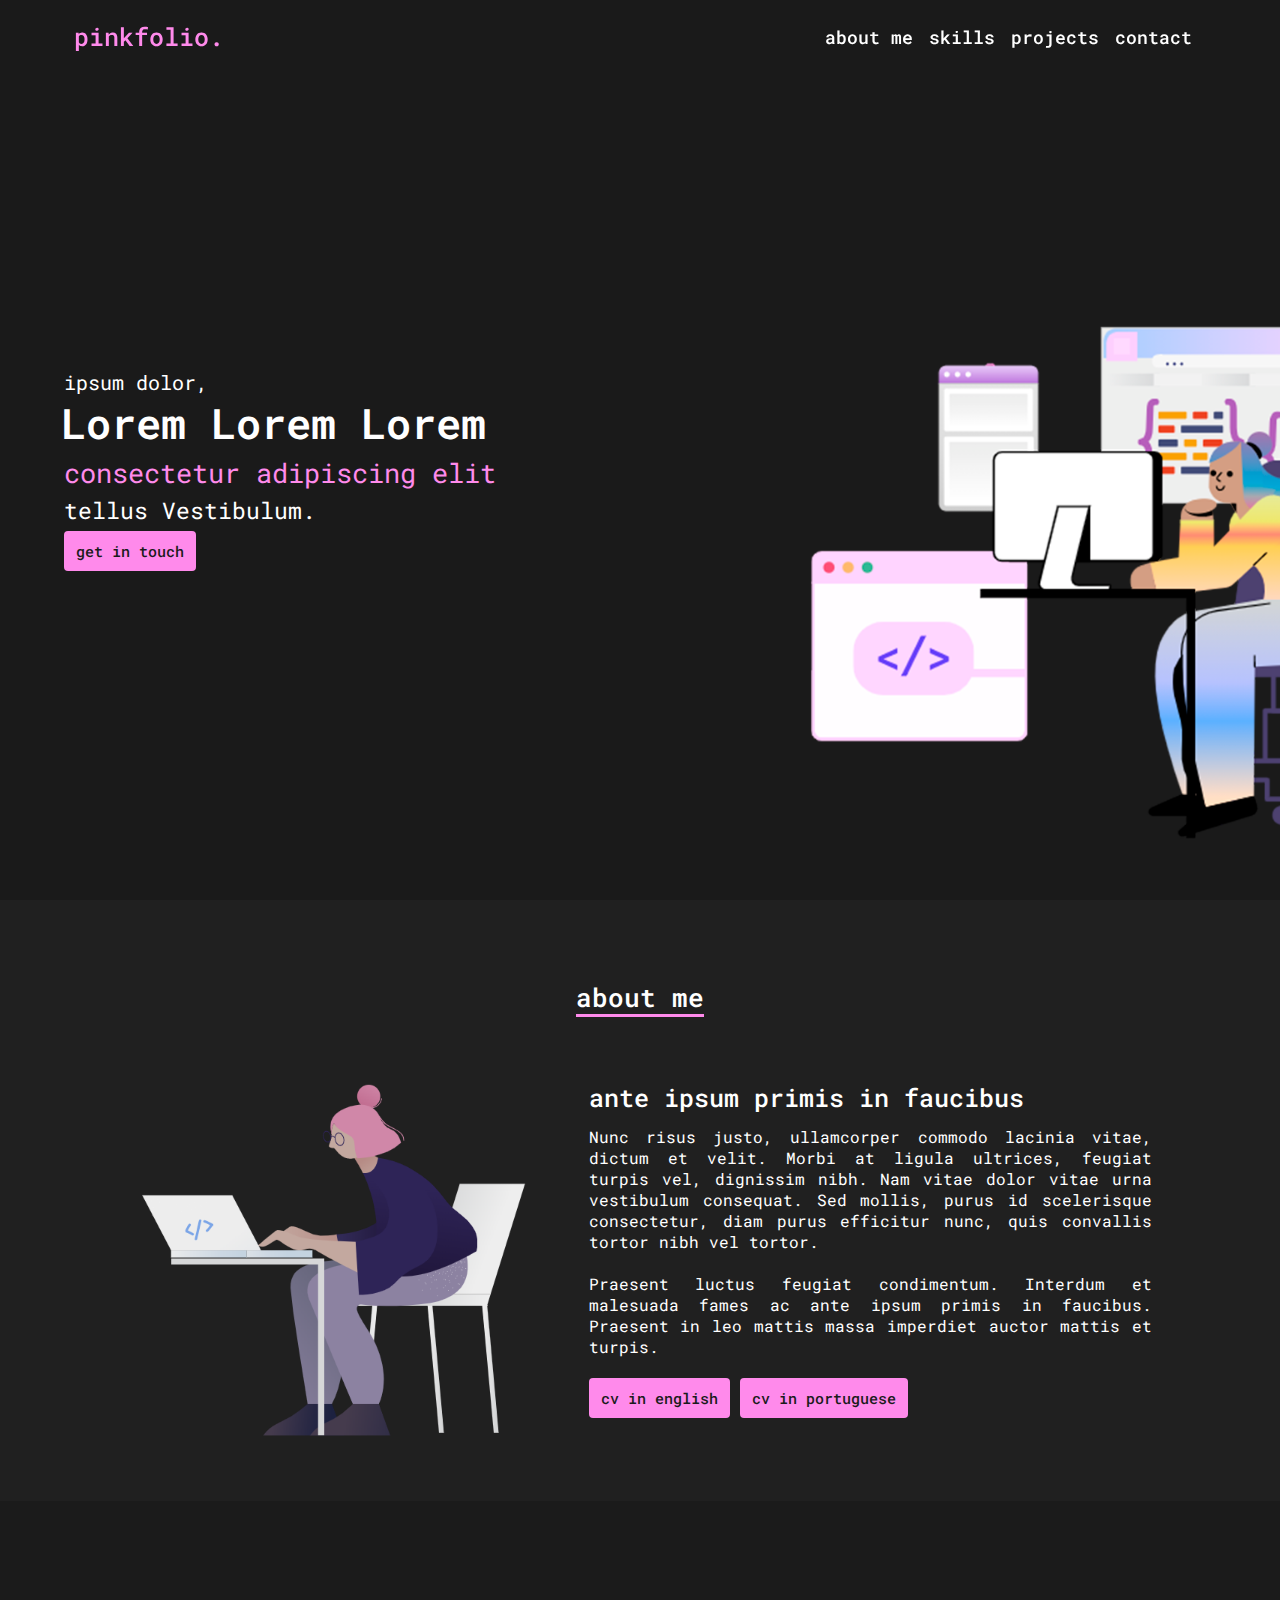
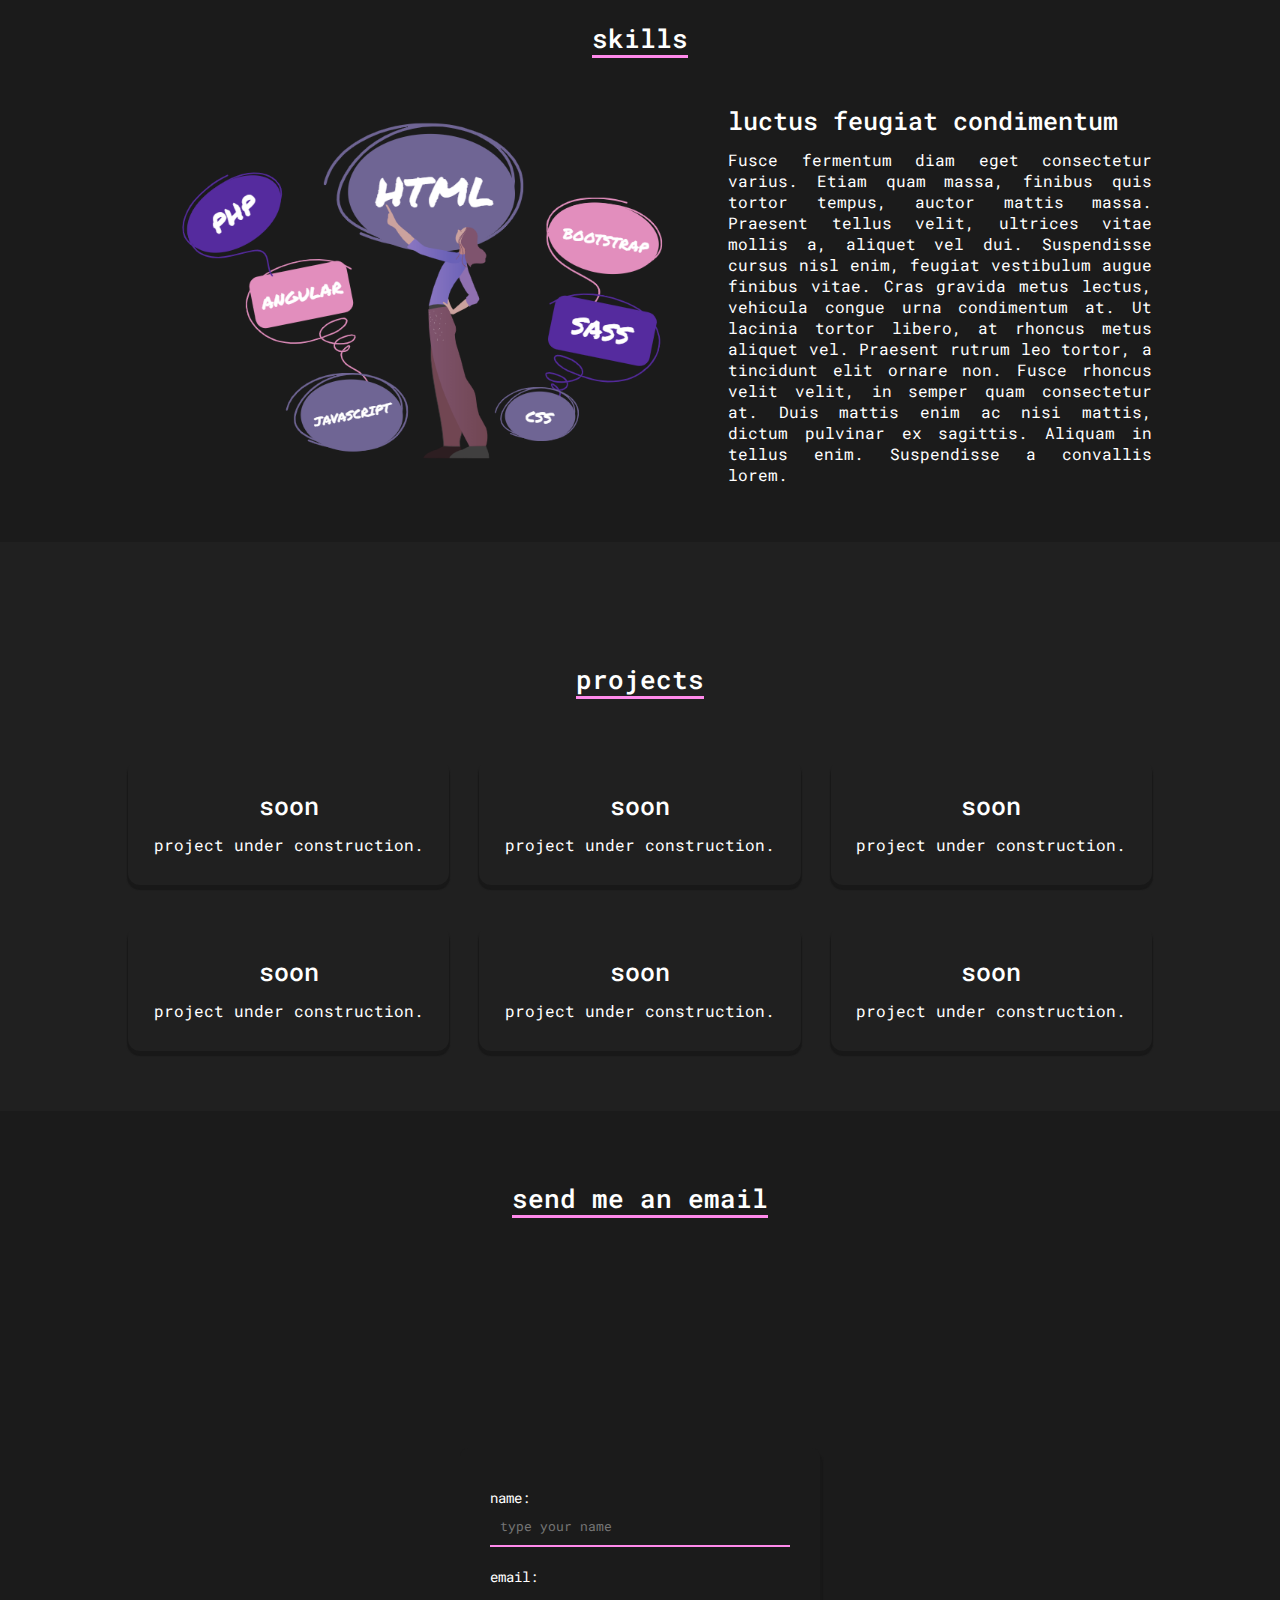
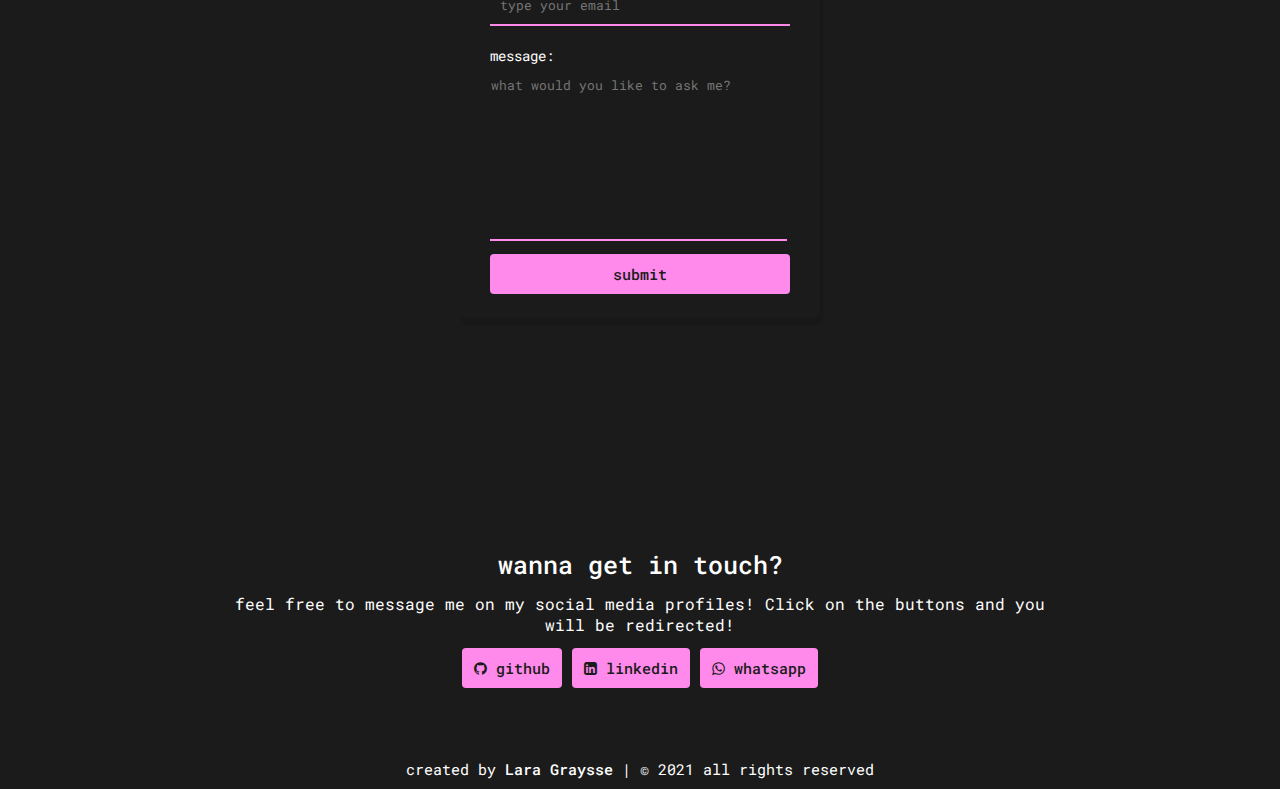
==== index.html @ 56a56bca "Uploading project files." ====
<!DOCTYPE html>
<html lang="en">
<head>
  <meta charset="UTF-8">
  <title> Portfolio | Lara Graysse </title>
  <meta name="author" content="Lara Graysse">
  <meta name="description" content="Portfolio of an aspiring full stack web developer.">
  <meta name="keywords" content="websites, sites, web dev, dev, developer, desenvolvedora, desenvolvimento, programadora, programação, programming">
  <meta name="viewport" content="width=device-width, initial-scale=1.0">

  <!-- css -->
  <link rel="stylesheet" href="style.css">
  <!-- fontawesome link -->
  <link rel="stylesheet" href="css/font-awesome.min.css">
  <link rel="stylesheet" href="css/fontawesome.css">
  
</head>

<body>
  <!-- to top button -->
  <div class="scroll-button">
    <a href="#home"><i class="fa fa-chevron-up" aria-hidden="true"></i></i></a>
  </div>

  <!-- navigation menu -->
  <nav>
    <div class="navbar">
      <div class="logo"><a href="#home">pinkfolio.</a></div>
      
      <ul class="menu">
          <li><a href="#about">about me</a></li>
          <li><a href="#skills">skills</a></li>
          <li><a href="#services">projects</a></li>
          <li><a href="#contact">contact</a></li>
          <li><a href=""></a></li>

          <div class="cancel-btn">
            <i class="fa fa-times" aria-hidden="true"></i>
          </div>
      </ul>
    </div>

    <div class="menu-btn">
      <i class="fa fa-bars" aria-hidden="true"></i>
    </div>
  </nav>

  <!-- Home Section -->
  <section class="home" id="home">
    <div class="home-content">
      <div class="text">
        <div class="text-one">ipsum dolor,</div>
        <div class="text-two">Lorem Lorem Lorem</div>
        <div class="text-three">consectetur adipiscing elit</div>
        <div class="text-four">tellus Vestibulum.</div>
      </div>

      <div class="button">
        <a href="#contact">get in touch</a>
      </div>
    </div>
  </section>

  <!-- About Section -->
  <section class="about" id="about">
    <div class="content">
      <div class="title"><span>about me</span></div>
      
      <div class="about-details">
        <div class="left">
          <img src="Images/girl-working.png" alt="Working Girl">
        </div>

        <div class="right">
          <div class="topic">ante ipsum primis in faucibus</div>
          
          <p>
            Nunc risus justo, ullamcorper commodo lacinia vitae, dictum et velit. 
            Morbi at ligula ultrices, feugiat turpis vel, dignissim nibh. Nam vitae dolor vitae urna vestibulum consequat. 
            Sed mollis, purus id scelerisque consectetur, diam purus efficitur nunc, quis convallis tortor nibh vel tortor. <br><br>
            Praesent luctus feugiat condimentum. Interdum et malesuada fames ac ante ipsum primis in faucibus. 
            Praesent in leo mattis massa imperdiet auctor mattis et turpis.
          </p>
          
            <div class="button">                  
              <a href="#">cv in english</a>
            </div>

            <div class="button">
              <a href="#">cv in portuguese</a>
            </div>
        </div>
      </div>
    </div>
  </section>

  <!-- My Skill Section -->
  <section class="skills" id="skills">
  <div class="content">
    <div class="title"><span>skills</span></div>

    <div class="skills-details">
      <div class="left">
        <img src="Images/tecnologies.png" alt="technologies">
      </div>

      <div class="text">
        <div class="topic">luctus feugiat condimentum</div>
        
        <p>
          Fusce fermentum diam eget consectetur varius. Etiam quam massa, finibus quis tortor tempus, auctor mattis massa. 
          Praesent tellus velit, ultrices vitae mollis a, aliquet vel dui. Suspendisse cursus nisl enim, feugiat 
          vestibulum augue finibus vitae. Cras gravida metus lectus, vehicula congue urna condimentum at.
          Ut lacinia tortor libero, at rhoncus metus aliquet vel. Praesent rutrum leo tortor, a tincidunt elit ornare non. 
          Fusce rhoncus velit velit, in semper quam consectetur at. Duis mattis enim ac nisi mattis, dictum pulvinar ex sagittis. 
          Aliquam in tellus enim. Suspendisse a convallis lorem.
        </p>
      </div>
    </div>
  </div>
  </section>

  <!-- My Projects Section Start -->
  <section class="services" id="services">
    <div class="content">
        <div class="title"><span>projects</span></div>

        <div class="boxes">
          <div class="box">
            <div class="topic">soon</div>
            <p>project under construction.</p>
          </div>
        
          <div class="box"> 
            <div class="topic">soon</div>
            <p>project under construction.</p>
          </div>
        
          <div class="box">
            <div class="topic">soon</div>
            <p>project under construction.</p>
          </div>
        
          <div class="box">
            <div class="topic">soon</div>
            <p>project under construction.</p>
          </div>
        
          <div class="box">
            <div class="topic">soon</div>
            <p>project under construction.</p>
          </div>
        
          <div class="box">
            <div class="topic">soon</div>
            <p>project under construction.</p>
          </div>
      </div>
    </div>
  </section>

  <!-- Contact Me Section Start -->
  <section class="contact" id="contact">
    <div class="content">
      <div class="title"><span>send me an email</span></div>

      <form id="form" action="https://formsubmit.co/laragraysse@gmail.com" method="POST">
        <input type="hidden" name="_next" value="https://portfolio-laragraysse.vercel.app/thanks.html">
        <input type="hidden" name="_subject" value="New Portfolio Contact!">
        <input type="hidden" name="_template" value="box">

        <p type="name:"></p>
        <input type="text" name="name" placeholder="type your name" required>

        <p type="email:"></p>
        <input type="email" name="email" placeholder="type your email" required>

        <p type="message:"></p>
        <textarea name="message" cols="35" rows="9" placeholder="what would you like to ask me?" required></textarea>

        <input class="button" type="submit" value="submit">
      </form>

      <div class="text">
        <div class="topic">wanna get in touch?</div>
        <p>feel free to message me on my social media profiles! Click on the buttons and you will be redirected!</p>

          <div class="social-button">
            <a href="#" target="_blank"><i class="fa fa-github" aria-hidden="true"></i>&nbsp;github</a>
          </div>
    
          <div class="social-button">
            <a href="#" target="_blank"><i class="fa fa-linkedin-square" aria-hidden="true"></i>&nbsp;linkedin</a>
          </div>

          <div class="social-button">
            <a href="#" target="_blank"><i class="fa fa-whatsapp" aria-hidden="true"></i>&nbsp;whatsapp</a>
          </div>
      </div>
    </div>
  </section>

  <!-- footer section -->
  <footer>
    <div class="text">
      <span>created by <a href="https://www.instagram.com/lara.graysse/" target="_blank">Lara Graysse</a> | &#169; 2021 all rights reserved</span>
    </div>
  </footer>

  <script src="script.js"></script>
</body>
</html>
---- style.css ----
/* Google Font Link */
@import url('https://cdnjs.cloudflare.com/ajax/libs/font-awesome/4.7.0/css/font-awesome.min.css');
@import url('https://fonts.googleapis.com/css2?family=Roboto+Mono:wght@400;500&display=swap');

*{
  margin: 0;
  padding: 0;
  box-sizing: border-box;
  text-decoration: none;
  font-family: 'Roboto Mono', monospace;
  scroll-behavior: smooth;
}

html, body {
  background-color: rgb(32, 32, 32);
}


/* SCROLL BAR CSS */
::-webkit-scrollbar {
    width: 5px;
}

::-webkit-scrollbar-track {
    background: rgb(32, 32, 32);
}

::-webkit-scrollbar-thumb {
    background: #ff8aeb;
    border-radius: 20px;
    transition: all 0.3s ease;
}

::-webkit-scrollbar-thumb:hover {
    background: #ff4fe2;
}

::-webkit-scrollbar:horizontal {
  display: none;
}


/* MENU CSS */
nav {
  position: fixed;
  width: 100%;
  padding: 20px 0;
  z-index: 998;
  transition: all 0.3s ease;
  font-family: 'Roboto Mono', monospace;
}

nav.sticky {
  background: rgb(32, 32, 32);
  padding: 13px 0;
}

nav .navbar {
  width: 90%;
  display: flex;
  justify-content: space-between;
  align-items: center;
  margin: auto;
}

nav .navbar .logo a {
  margin-left: 10px;
  font-weight: 500;
  font-size: 25px;
  color: #ff8aeb;
}

nav.sticky .navbar .logo a {
  color: #ffffff;
}

nav .navbar .menu {
  display: flex;
  position: relative;
}

nav .navbar .menu li {
  list-style: none;
  margin: 0 8px;
}

.navbar .menu a {
  font-size: 18px;
  font-weight: 500;
  color: #FFF;
  padding: 6px 0;
  position: relative;
}

.navbar .menu a:hover {
  color: #ff8aeb;
}

.navbar .menu a:after {    
  background: none repeat scroll 0 0 transparent;
  bottom: 0;
  content: "";
  display: block;
  height: 2px;
  left: 50%;
  position: absolute;
  background: #fff;
  transition: width 0.3s ease 0s, left 0.3s ease 0s;
  width: 0;
}

.navbar .menu a:hover:after {
  color: #ff8aeb;
  width: 100%; 
  left: 0;
}
nav.sticky .menu a {
  color: #FFF;
}
nav.sticky .menu a:hover {
  color: #ff8aeb;
}


/* SIDE MENU CSS */
nav .menu-btn,
.navbar .menu .cancel-btn {
  position: absolute;
  color: #fff;
  right: 30px;
  top: 20px;
  font-size: 20px;
  cursor: pointer;
  transition: all 0.3s ease;
  display: none;
}

nav .menu-btn {
  color: #FFF;
}

nav.sticky .menu-btn {
  color: #FFF;
}

.navbar .menu .menu-btn {
  color: #fff;
}

/* HOME SECTION CSS */
.home {
  height: 100vh;
  width: 100%;
  background: url("Images/construction_v1.png") no-repeat;
  background-size: cover;
  background-position: center;
  background-attachment: fixed;
}

.home .home-content {
  width: 90%;
  height: 100%;
  margin: auto;
  display: flex;
  flex-direction: column;
  justify-content: center;
}

.home .text-one {
  font-size: 20px;
  color: #fff;
}

.home .text-two {
  color: #fff;
  font-size: 42px;
  font-weight: 600;
  margin-left: -3px;
}

.home .text-three {
  font-size: 27px;
  margin: 5px 0;
  color: #ff8aeb;
}

.home .text-four {
  font-size: 23px;
  margin: 5px 0;
  color: #fff;
}

/* HIRE ME BUTTON */
section.home .button {
  margin: 10px 0px;
}

section.home .button a {
  padding: 8px 10px;
  border: 2px solid transparent;
  border-radius: 4px;
  font-size: 15px;
  font-weight: 500;
  background: #ff8aeb;
  color: #1b1b1b;
  cursor: pointer;
  transition: all 0.4s ease;
}

section.home .button a:hover {
  border-color: #ff8aeb;
  background-color: rgb(32, 32, 32);
  color: #ffffff;
}


/* ABOUT SECTION */
section {
  padding-top: 40px;
  background-color: rgb(32, 32, 32);
}

section .content {
  width: 80%;
  margin: 40px auto;
  font-family: 'Poppins', sans-serif;
}

.about .about-details {
  display: flex;
  justify-content: space-between;
  align-items: center;
}

section .title {
  display: flex;
  justify-content: center;
  margin-bottom: 40px;
}

section .title span {
  color: #fff;
  font-size: 26px;
  font-weight: 550;
  position: relative;
  padding-bottom: 3px;
}

section .title span::before {
  content: '';
  position: absolute;
  height: 3px;
  width: 100%;
  background: #ff8aeb;
  left: 0;
  bottom: 0;
}

.about .left img {
  height: 400px;
  width: 400px;
  object-fit: cover;
  border-radius: 12px;
}

.about-details .right {
  width: 55%;
}

section  .topic {
  color: #fff;
  font-size: 25px;
  font-weight: 500;
  margin-bottom: 12px;
}

section .text p {
  margin-bottom: 12px;
  font-size: 16px;
}

.about-details .right p {
  text-align: justify;
  color: #fff;
}

/* cv buttons */
section.about .button {
  margin: 30px 0px;
  display: inline-block;
}

section.about .button a {
  padding: 8px 10px;
  border: 2px solid transparent;
  border-radius: 4px;
  font-size: 15px;
  font-weight: 500;
  background: #ff8aeb;
  color:#1b1b1b;
  cursor: pointer;
  transition: all 0.4s ease;
}

section.about a:hover {
  border-color: #ff8aeb;
  background-color: #1b1b1b;
  color: #ffffff;
}


 /* SKILLS SECTION */
.skills {
   background: #1b1b1b;
}

.skills-details .left img {
  height: 400px;
  width: 600px;
  object-fit: cover;
  border-radius: 12px;
}

.skills .content {
   padding: 40px 0;
}

.skills .skills-details {
   display: flex;
   align-items: center;
}

.skills .text p {
   color: #fff;
   text-align: justify;
}


/* PROJECTS SECTION */
.services .boxes {
  display: flex;
  flex-wrap: wrap;
  justify-content: space-between;
}

.services .boxes .box{
  margin: 20px 0;
  width: calc(100% / 3 - 20px);
  text-align: center;
  border-radius: 12px;
  padding: 30px 10px;
  box-shadow: 0 4px 1px 1px rgb(24, 24, 24);
  transition: all 0.4s ease;
  color: #FFF;
}


/* CONTACT SECTION */
.contact{
  background: #1b1b1b;
}

.contact .content{
  margin: 0 auto;
  padding: 30px 0;
  color: #FFF;
}

.contact .text{
  width: 80%;
  text-align: center;
  margin: auto;
}


/* FORM CSS */
form {
  width: 360px;
  height: 470px;
  background:#1b1b1b;
  border-radius: 8px;
  box-shadow: 2px 6px 1px 1px rgb(24, 24, 24);
  margin: calc(50vh - 220px) auto;
  padding: 20px 30px;
  max-width: calc(100vw - 40px);
  box-sizing: border-box;
  position: relative;
}

input {
  color: #FFF;
  width: 100%;
  padding: 10px;
  box-sizing: border-box;
  background: none;
  outline: none;
  resize: none;
  border: 0;
  transition: all .3s;
  border-bottom: 2px solid #ff8aeb
}

input:focus {
  border-bottom:2px solid #fff
}

textarea {
  color: #FFF;
  padding: 1px;
  box-sizing:border-box;
  margin: 10px 0px 1px;
  background:none;
  outline:none;
  resize:none;
  border:0;
  transition:all .3s;
  border-bottom:2px solid #ff8aeb
}

textarea:focus {
  border-bottom:2px solid #fff
}

form p:before {
  content: attr(type);
  display: block;
  margin: 20px 0 0;
  font-size: 14px;
  color:#fff;
}

form .button {
  margin: 8px 0px;
  padding: 8px;
  border: 2px solid transparent;
  border-radius: 4px;
  font-size: 15px;
  font-weight: 500;
  background: #ff8aeb;
  color:#1b1b1b;
  cursor: pointer;
  transition: all 0.4s ease;
}

form .button:hover {
  border-color: #ff8aeb;
  background-color: rgb(32, 32, 32);
  color: #FFF;
}

/* SOCIAL MEDIA BUTTONS */
section.contact .social-button {
  margin: 10px 0px;
  display: inline-block;
}

section.contact a {
  padding: 8px 10px;
  border: 2px solid transparent;
  border-radius: 4px;
  font-size: 15px;
  font-weight: 500;
  background: #ff8aeb;
  color:#1b1b1b;
  cursor: pointer;
  transition: all 0.4s ease;
}

section.contact a:hover {
  border-color: #ff8aeb;
  background-color: rgb(32, 32, 32);
  color: #FFF;
}


/* FOOTER SECTION */
footer {
  background: #1b1b1b;
  padding: 40px 0px 10px 0px;
  text-align: center;
  font-family: 'Poppins', sans-serif;
}

  footer .text span {
    font-size: 15px;
    font-weight: 400;
    color: #fff;
  }

  footer .text span a {
    font-weight: 500;
    color: #FFF;
  }

  footer .text span a:hover {
    text-decoration: underline;
  }


/* SCROLL TOP BUTTON */
.scroll-button a {
  position: fixed;
  bottom: 20px;
  right: 20px;
  color: rgb(32, 32, 32);
  background: #ff8aeb;
  padding: 4px 8px;;
  font-size: 18px;
  border-radius: 6px;
  box-shadow: 0 4px 1px 1px rgb(24, 24, 24);
  display: none;
}


/* RESPONSIVITY */
@media (max-width: 1190px) {
  section .content {
    width: 90%;
  }
}

@media (max-width: 1000px) {
  .about .about-details {
    justify-content: center;
    flex-direction: column;
  }
  
  .about .about-details .left {
    display: flex;
    justify-content: center;
    width: 100%;
  }
  
  .about-details .right {
    width: 90%;
    margin: 40px 0;
  }
  
  .services .boxes .box {
    margin: 20px 0;
    width: calc(100% / 2 - 20px);
  }
}

@media (max-width: 900px) {
  .about .left img{
    height: 350px;
    width: 350px;
  }
}

@media (max-width: 750px) {
  nav .navbar{
    width: 100%;
  }
  
  nav .navbar .menu {
    position: fixed;
    left: -100%;
    top: 0;
    background: rgb(32, 32, 32);
    height: 100vh;
    max-width: 800px;
    width: 100%;
    padding-top: 60px;
    flex-direction: column;
    align-items: center;
    transition: all 0.5s ease;
  }
  
  .navbar.active .menu {
    left: 0;
  }
  
  nav .navbar .menu a {
    font-size: 23px;
    display: block;
    color: #fff;
    margin: 10px 0;
  }
  
  nav.sticky .menu a:hover {
    color: #ff8aeb;
  }
  
  nav .navbar .media-icons {
    display: none;
  }
  
  nav .menu-btn,
  .navbar .menu .cancel-btn {
    display: block;
  }
  
  .home .text-two {
    font-size: 65px;
  }
  
  .home .text-three {
    font-size: 35px;
  }
  
  .skills .skills-details {
    align-items: center;
    justify-content: center;
    flex-direction: column;
  }
  
  .skills-details .text {
    width: 100%;
    margin-bottom: 50px;
  }
  
  .skills-details .boxes {
    justify-content: center;
    align-items: center;
    width: 100%;
  }
  
  .services .boxes .box {
    margin: 20px 0;
    width: 100%;
  }
  
  .contact .text {
    width: 100%;
}
}

@media (max-width: 500px){
  .home .text-two {
    font-size: 55px;
  }
  
  .home .text-three {
    font-size: 33px;
  }
  
  .skills-details {
    font-size: 50px;
    color: #ff8aeb;
  }
}
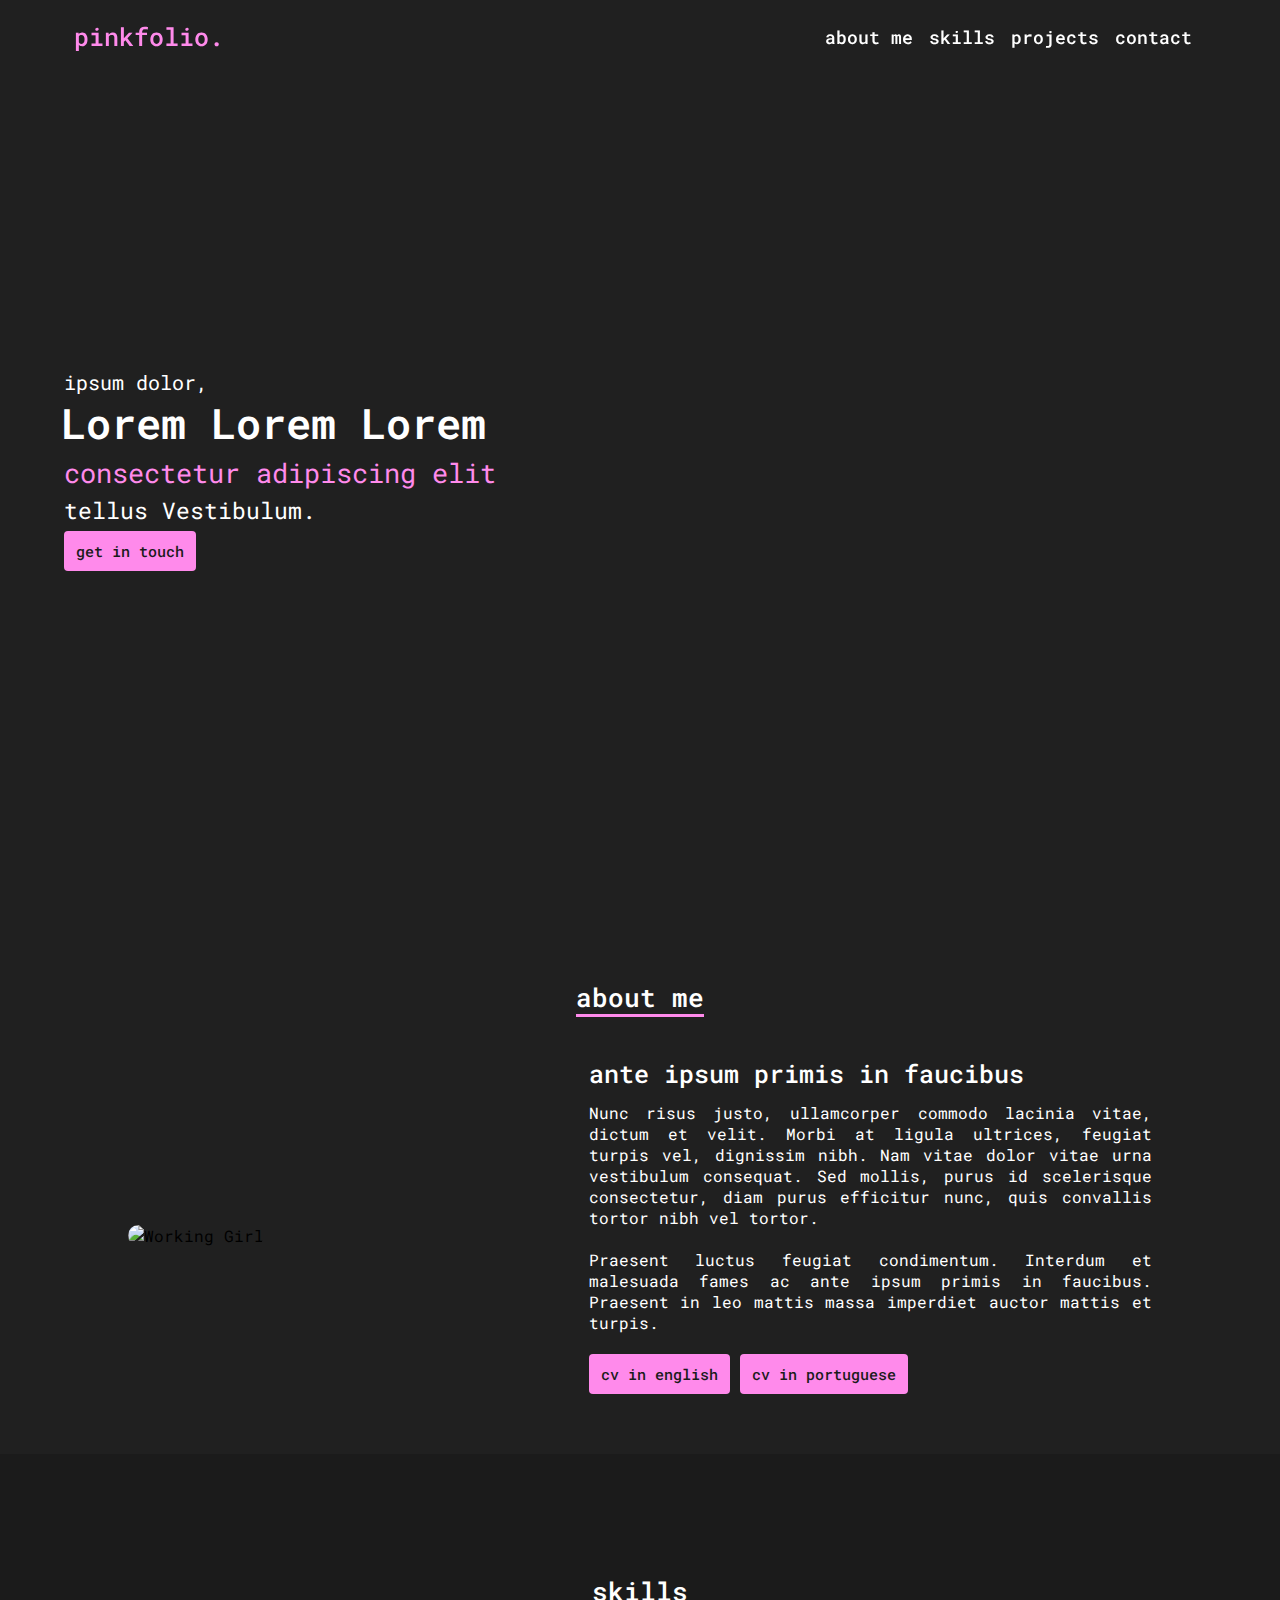
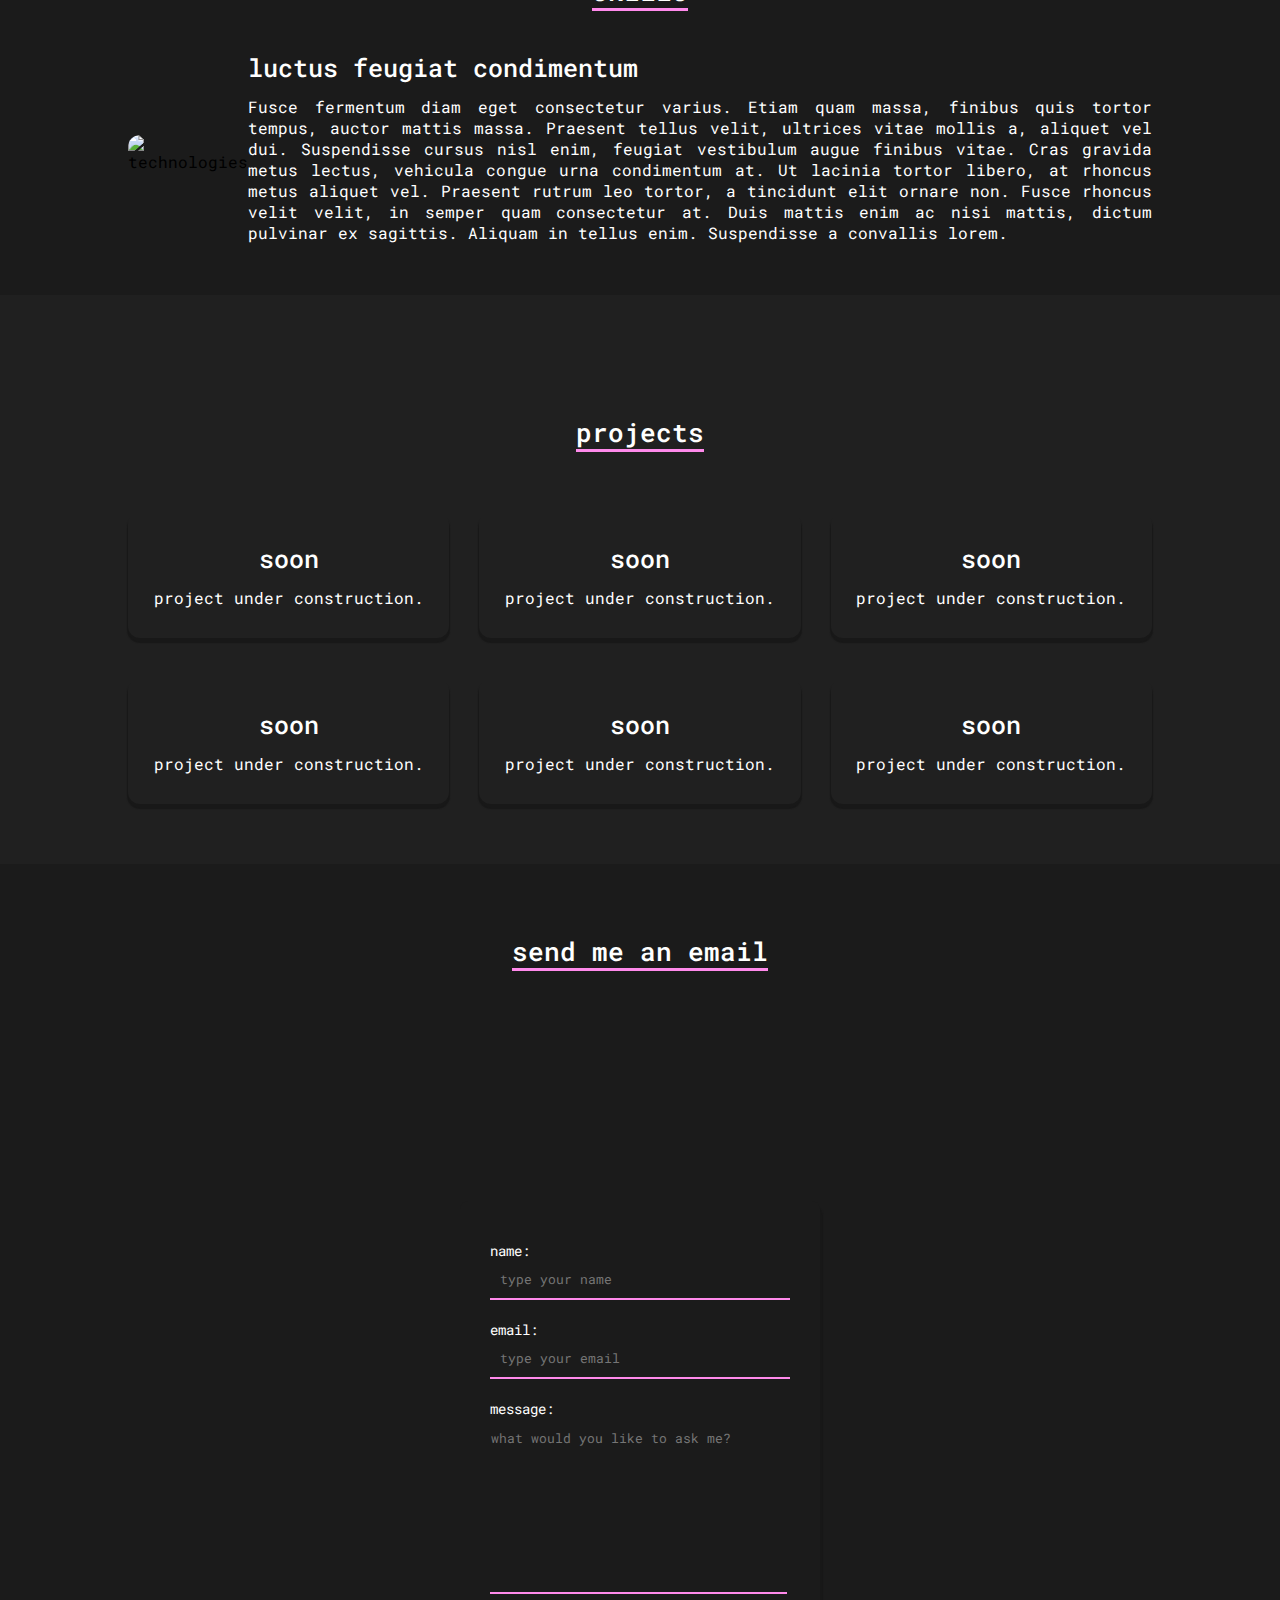
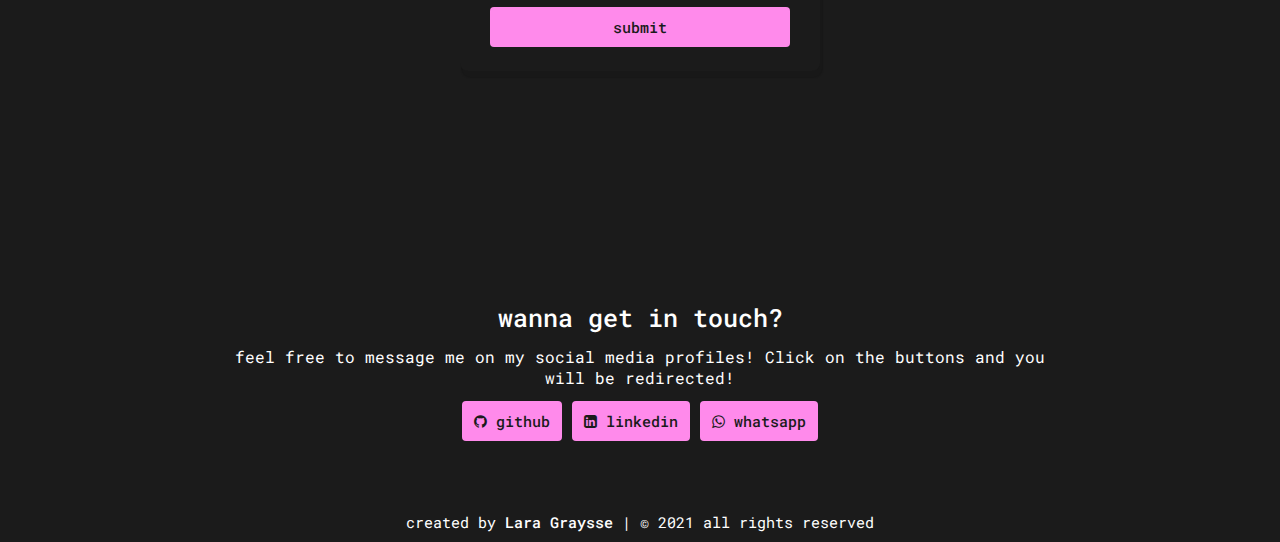
==== commit 33cc03eb: "Add files via upload" ====
--- a/index.html
+++ b/index.html
@@ -164,11 +164,7 @@
     <div class="content">
       <div class="title"><span>send me an email</span></div>
 
-      <form id="form" action="https://formsubmit.co/laragraysse@gmail.com" method="POST">
-        <input type="hidden" name="_next" value="https://portfolio-laragraysse.vercel.app/thanks.html">
-        <input type="hidden" name="_subject" value="New Portfolio Contact!">
-        <input type="hidden" name="_template" value="box">
-
+      <form id="form">
         <p type="name:"></p>
         <input type="text" name="name" placeholder="type your name" required>
 
@@ -178,7 +174,7 @@
         <p type="message:"></p>
         <textarea name="message" cols="35" rows="9" placeholder="what would you like to ask me?" required></textarea>
 
-        <input class="button" type="submit" value="submit">
+        <input class="button" type="button" value="submit">
       </form>
 
       <div class="text">
